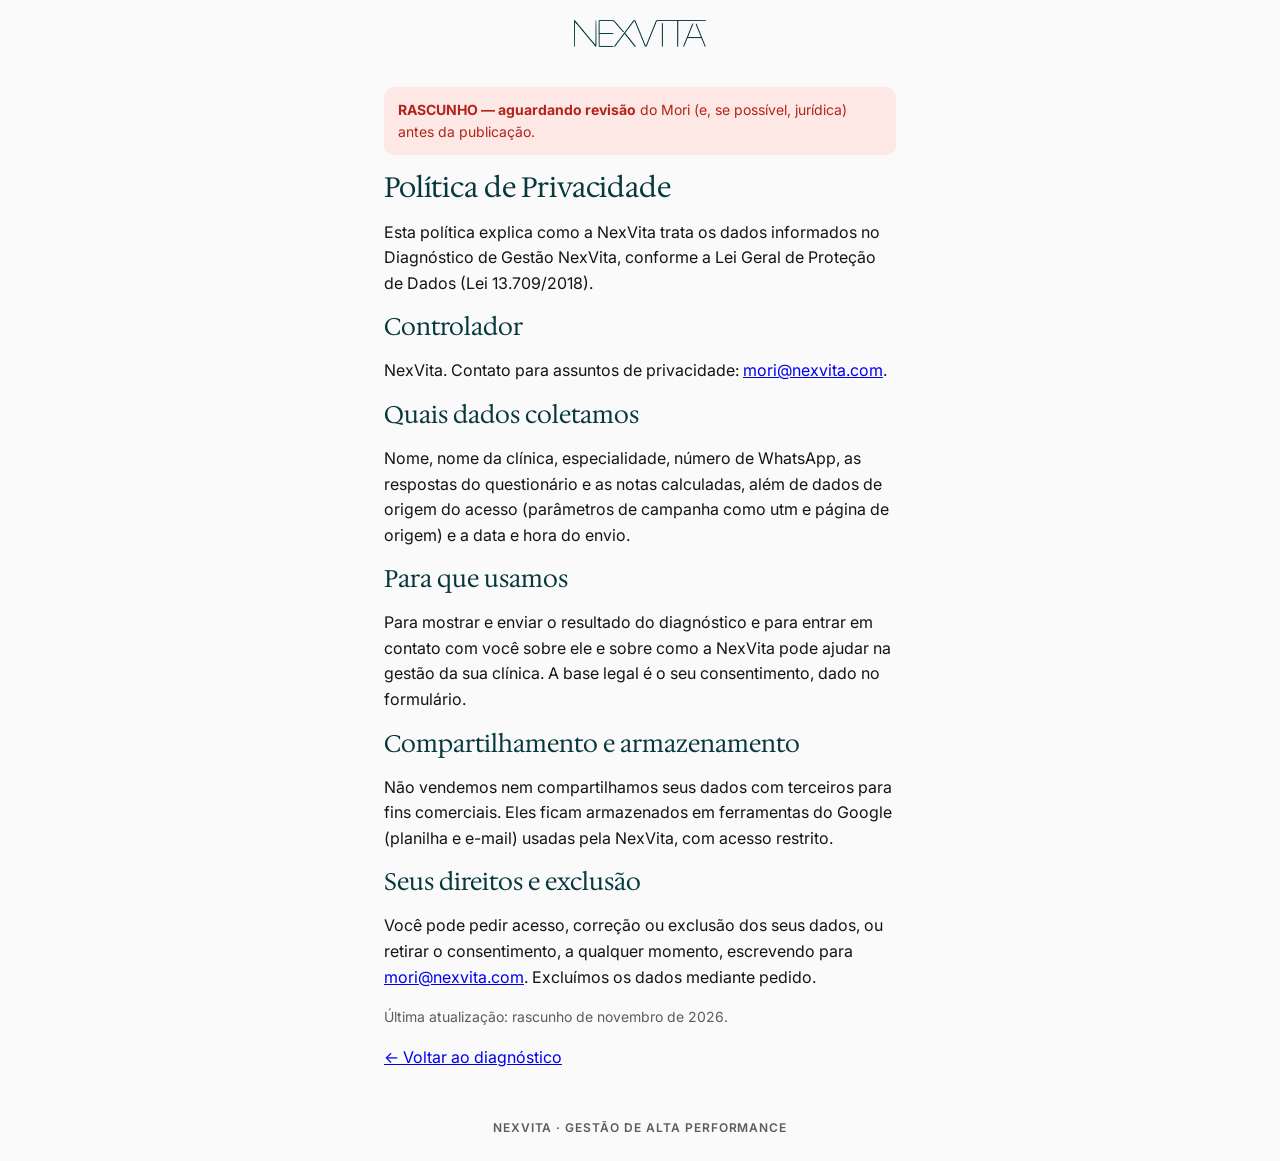
==== privacidade.html @ 354559a2 "Diagnóstico de Gestão NexVita v1" ====
<!doctype html>
<html lang="pt-BR"><head><meta charset="utf-8"><meta name="viewport" content="width=device-width,initial-scale=1">
<title>Política de Privacidade — Diagnóstico de Gestão NexVita</title><meta name="robots" content="noindex">
<link rel="icon" href="assets/icone-512.png"><link rel="stylesheet" href="tokens.css"><link rel="stylesheet" href="styles.css"></head>
<body><header class="top"><a href="./"><img src="assets/nexvita-petroleo.png" alt="NexVita" class="logo"></a></header>
<main class="wrap stack">
<p class="alert"><b>RASCUNHO — aguardando revisão</b> do Mori (e, se possível, jurídica) antes da publicação.</p>
<h1 style="font-size:28px">Política de Privacidade</h1>
<p>Esta política explica como a NexVita trata os dados informados no Diagnóstico de Gestão NexVita, conforme a Lei Geral de Proteção de Dados (Lei 13.709/2018).</p>
<h2>Controlador</h2><p>NexVita. Contato para assuntos de privacidade: <a href="mailto:mori@nexvita.com">mori@nexvita.com</a>.</p>
<h2>Quais dados coletamos</h2><p>Nome, nome da clínica, especialidade, número de WhatsApp, as respostas do questionário e as notas calculadas, além de dados de origem do acesso (parâmetros de campanha como utm e página de origem) e a data e hora do envio.</p>
<h2>Para que usamos</h2><p>Para mostrar e enviar o resultado do diagnóstico e para entrar em contato com você sobre ele e sobre como a NexVita pode ajudar na gestão da sua clínica. A base legal é o seu consentimento, dado no formulário.</p>
<h2>Compartilhamento e armazenamento</h2><p>Não vendemos nem compartilhamos seus dados com terceiros para fins comerciais. Eles ficam armazenados em ferramentas do Google (planilha e e-mail) usadas pela NexVita, com acesso restrito.</p>
<h2>Seus direitos e exclusão</h2><p>Você pode pedir acesso, correção ou exclusão dos seus dados, ou retirar o consentimento, a qualquer momento, escrevendo para <a href="mailto:mori@nexvita.com">mori@nexvita.com</a>. Excluímos os dados mediante pedido.</p>
<p class="small">Última atualização: rascunho de novembro de 2026.</p>
<p><a href="./">← Voltar ao diagnóstico</a></p>
</main><footer class="foot">NexVita · Gestão de Alta Performance</footer></body></html>
---- tokens.css ----
/* NexVita — tokens de design v1.0 (fonte da verdade: nexvita-identidade-visual.md) */
@import url("https://fonts.googleapis.com/css2?family=Hedvig+Letters+Serif:opsz@12..24&family=Inter:wght@400;500;600;700&display=swap");
:root {
  /* Paleta base */
  --nv-petroleo: #07383D;
  --nv-petroleo-profundo: #04292D;
  --nv-petroleo-medio: #165559;
  --nv-aqua: #9FC3C4;
  --nv-aqua-claro: #C4D6D7;
  --nv-nevoa: #EEF3F3;
  --nv-papel: #FAFAFA;
  --nv-branco: #FFFFFF;
  --nv-tinta: #141414;
  --nv-cinza: #5C5C5C;
  --nv-linha: #DBDBDB;
  --nv-sucesso: #1F7A4D;
  --nv-sucesso-bg: #E4F3EA;
  --nv-alerta: #8A5A00;
  --nv-alerta-bg: #FBF0D9;
  --nv-erro: #B42318;
  --nv-erro-bg: #FDE8E6;
  --nv-info: #165559;
  --nv-info-bg: #E3EEEF;
  --font-sans: "Inter", system-ui, -apple-system, "Segoe UI", Roboto, sans-serif;
  --font-serif: "Hedvig Letters Serif", Georgia, "Times New Roman", serif;
  --font-num: "Inter", system-ui, sans-serif; /* números: font-variant-numeric: tabular-nums lining-nums */
  --fs-12: 12px; --fs-14: 14px; --fs-16: 16px; --fs-18: 18px; --fs-20: 20px; --fs-24: 24px; --fs-32: 32px; --fs-40: 40px; --fs-56: 56px;
  --space-1: 4px; --space-2: 8px; --space-3: 12px; --space-4: 16px; --space-5: 20px; --space-6: 24px; --space-8: 32px; --space-10: 40px; --space-12: 48px; --space-16: 64px; --space-20: 80px;
  --radius-sm: 6px; --radius-md: 10px; --radius-lg: 16px; --radius-pill: 999px;
  --shadow-1: 0 1px 2px rgba(7,56,61,.06), 0 1px 3px rgba(7,56,61,.08);
  --shadow-2: 0 4px 12px rgba(7,56,61,.08), 0 2px 4px rgba(7,56,61,.06);
  --shadow-3: 0 16px 40px rgba(7,56,61,.14);
  --container-max: 1280px; --container-form: 760px; --sidebar-w: 248px;
  --dur-fast: 120ms; --dur: 200ms; --ease: cubic-bezier(.2,.0,.0,1);
  /* Semânticos — tema CLARO (padrão) */
  --c-bg: var(--nv-papel);
  --c-surface: var(--nv-branco);
  --c-surface-2: var(--nv-nevoa);
  --c-border: var(--nv-linha);
  --c-text: var(--nv-tinta);
  --c-text-2: var(--nv-cinza);
  --c-primary: var(--nv-petroleo);
  --c-primary-hover: var(--nv-petroleo-profundo);
  --c-on-primary: #FFFFFF;
  --c-accent: var(--nv-petroleo-medio);
  --c-accent-soft: var(--nv-aqua-claro);
  --c-focus: var(--nv-petroleo-medio);
  --c-success: var(--nv-sucesso);
  --c-success-bg: var(--nv-sucesso-bg);
  --c-warning: var(--nv-alerta);
  --c-warning-bg: var(--nv-alerta-bg);
  --c-danger: var(--nv-erro);
  --c-danger-bg: var(--nv-erro-bg);
  color-scheme: light;
}
/* Tema ESCURO — opcional, somente em aplicativos */
[data-theme="dark"] {
  --c-bg: #071C1F;
  --c-surface: #0C292D;
  --c-surface-2: #123539;
  --c-border: #22474B;
  --c-text: #ECF3F3;
  --c-text-2: #A7BEBF;
  --c-primary: #8CCFCB;
  --c-primary-hover: #A9DEDA;
  --c-on-primary: #04292D;
  --c-accent: #8CCFCB;
  --c-accent-soft: #1A4448;
  --c-focus: #8CCFCB;
  --c-success: #6FD3A0;
  --c-success-bg: #0F3527;
  --c-warning: #F2C46D;
  --c-warning-bg: #3A2E12;
  --c-danger: #FF9B8F;
  --c-danger-bg: #3D1A17;
  --shadow-1: 0 1px 2px rgba(0,0,0,.4); --shadow-2: 0 4px 12px rgba(0,0,0,.45); --shadow-3: 0 16px 40px rgba(0,0,0,.55);
  color-scheme: dark;
}
---- styles.css ----
/* Diagnóstico NexVita — usa tokens.css (não alterar cores aqui; use as variáveis) */
*{box-sizing:border-box;margin:0}
html,body{background:var(--c-bg);color:var(--c-text);font:400 16px/1.6 var(--font-sans);-webkit-font-smoothing:antialiased}
body{min-height:100dvh;display:flex;flex-direction:column}
.num{font-family:var(--font-num);font-variant-numeric:tabular-nums lining-nums}
h1,h2,h3{font-family:var(--font-serif);font-weight:400;color:var(--c-primary)}
h1{font-size:32px;line-height:1.15;letter-spacing:-.005em}
h2{font-size:24px;line-height:1.25}
.top{padding:20px 24px 8px;display:flex;justify-content:center}
.logo{width:132px;height:auto}
.wrap{flex:1;width:100%;max-width:560px;margin:0 auto;padding:16px 24px 32px;outline:none}
.foot{text-align:center;font-size:12px;color:var(--c-text-2);padding:16px 24px 24px;letter-spacing:.08em;text-transform:uppercase;font-weight:600}
.over{font-size:12px;font-weight:600;letter-spacing:.08em;text-transform:uppercase;color:var(--c-accent)}
.lead{font-size:18px;color:var(--c-text-2)}
.small{font-size:14px;color:var(--c-text-2)}
.stack>*+*{margin-top:16px}
.btn{display:flex;align-items:center;justify-content:center;gap:8px;width:100%;min-height:56px;padding:0 24px;border:0;border-radius:var(--radius-md);font:600 16px var(--font-sans);cursor:pointer;text-decoration:none;transition:background var(--dur) var(--ease)}
.btn-primary{background:var(--c-primary);color:var(--c-on-primary)}
.btn-primary:hover{background:var(--c-primary-hover)}
.btn-ghost{background:transparent;color:var(--c-primary);border:1px solid var(--c-border)}
.btn-ghost:hover{background:var(--c-surface-2)}
.btn[disabled]{opacity:.5;cursor:not-allowed}
.btn:focus-visible,.opt:focus-visible,input:focus-visible{outline:2px solid var(--c-focus);outline-offset:2px}
.spin{width:18px;height:18px;border:2px solid currentColor;border-right-color:transparent;border-radius:50%;animation:s .8s linear infinite}
@keyframes s{to{transform:rotate(360deg)}}
/* Intro */
.hero{background:var(--c-primary);color:#fff;border-radius:var(--radius-lg);padding:32px 24px;margin-top:8px}
.hero h1{color:#fff}
.hero .over{color:var(--nv-aqua)}
.hero p{color:var(--nv-aqua-claro)}
.facts{display:grid;grid-template-columns:repeat(3,1fr);gap:8px;margin:24px 0}
.fact{background:var(--c-surface);border:1px solid var(--c-border);border-radius:var(--radius-md);padding:12px;text-align:center}
.fact b{display:block;font-size:20px;color:var(--c-primary)}
.fact span{font-size:12px;color:var(--c-text-2)}
.areas-list{list-style:none;padding:0;display:flex;flex-wrap:wrap;gap:8px;margin:0 0 24px}
.areas-list li{font-size:14px;background:var(--c-surface-2);color:var(--c-primary);border-radius:var(--radius-pill);padding:6px 12px}
/* Pergunta */
.prog-row{display:flex;gap:12px;justify-content:space-between;align-items:center;font-size:14px;color:var(--c-text-2);margin-bottom:8px}
.prog-row .num{white-space:nowrap}
.prog{height:6px;background:var(--c-surface-2);border-radius:99px;overflow:hidden}
.prog i{display:block;height:100%;background:var(--c-primary);border-radius:99px;transition:width var(--dur) var(--ease)}
.q h2{margin:8px 0 24px;font-size:26px;line-height:1.25}
.opts{display:grid;gap:12px}
.opt{display:flex;align-items:center;gap:14px;width:100%;min-height:60px;padding:14px 16px;text-align:left;background:var(--c-surface);border:1.5px solid var(--c-border);border-radius:var(--radius-md);font:500 16px/1.4 var(--font-sans);color:var(--c-text);cursor:pointer;transition:all var(--dur-fast) var(--ease)}
.opt:hover{border-color:var(--c-accent-soft);background:var(--c-surface-2)}
.opt .dot{flex:none;width:22px;height:22px;border-radius:50%;border:1.5px solid var(--c-border);display:grid;place-items:center}
.opt[aria-checked=true]{border-color:var(--c-primary);background:var(--nv-info-bg)}
.opt[aria-checked=true] .dot{border-color:var(--c-primary);background:var(--c-primary)}
.opt[aria-checked=true] .dot::after{content:"";width:8px;height:8px;border-radius:50%;background:#fff}
.back{background:none;border:0;color:var(--c-accent);font:600 14px var(--font-sans);padding:8px 0;cursor:pointer;margin-top:20px}
.back[hidden]{display:none}
/* Formulário */
.field{display:block}
.field label{display:block;font-size:14px;font-weight:600;margin-bottom:6px}
.field input{width:100%;min-height:52px;padding:0 14px;border:1px solid var(--c-border);border-radius:var(--radius-md);background:var(--c-surface);font:400 16px var(--font-sans);color:var(--c-text)}
.field .err{display:none;color:var(--c-danger);font-size:14px;margin-top:4px}
.field.invalid input{border-color:var(--c-danger)}
.field.invalid .err{display:block}
.consent{display:flex;gap:10px;align-items:flex-start;font-size:14px;color:var(--c-text-2)}
.consent input{width:20px;height:20px;margin-top:2px;accent-color:var(--nv-petroleo);flex:none}
.consent a{color:var(--c-accent)}
.alert{background:var(--c-danger-bg);color:var(--c-danger);padding:12px 14px;border-radius:var(--radius-md);font-size:14px}
.lock{display:flex;gap:8px;align-items:center;justify-content:center;font-size:12px;color:var(--c-text-2)}
/* Resultado */
.score-card{background:var(--c-surface);border:1px solid var(--c-border);border-radius:var(--radius-lg);padding:28px 24px;text-align:center;box-shadow:var(--shadow-1)}
.ring{position:relative;width:180px;height:180px;margin:16px auto}
.ring svg{transform:rotate(-90deg)}
.ring .val{position:absolute;inset:0;display:grid;place-content:center}
.ring .val b{font-size:52px;font-weight:600;line-height:1;color:var(--c-primary)}
.ring .val span{font-size:14px;color:var(--c-text-2)}
.badge{display:inline-block;padding:6px 14px;border-radius:99px;font-size:14px;font-weight:600}
.lv-0{background:var(--c-danger-bg);color:var(--c-danger)}
.lv-1{background:var(--c-warning-bg);color:var(--c-warning)}
.lv-2{background:var(--nv-info-bg);color:var(--nv-info)}
.lv-3{background:var(--c-success-bg);color:var(--c-success)}
.hl{display:grid;grid-template-columns:1fr 1fr;gap:12px}
.hl div{background:var(--c-surface-2);border-radius:var(--radius-md);padding:14px}
.hl small{display:block;font-size:12px;font-weight:600;letter-spacing:.08em;text-transform:uppercase;color:var(--c-text-2)}
.hl b{display:block;font-weight:600;color:var(--c-primary);font-size:15px;line-height:1.3;margin-top:4px}
.bars{display:grid;gap:20px}
.bar-h{display:flex;justify-content:space-between;align-items:baseline;gap:12px;font-weight:600;font-size:15px}
.bar-h .num{color:var(--c-primary)}
.bar{height:10px;background:var(--c-surface-2);border-radius:99px;margin:8px 0;overflow:hidden}
.bar i{display:block;height:100%;border-radius:99px;background:var(--c-primary)}
.bar i.low{background:var(--nv-erro)}.bar i.mid{background:var(--nv-petroleo-medio)}
.bars p{font-size:14px;color:var(--c-text-2);line-height:1.5}
.cta-box{background:var(--c-primary);color:#fff;border-radius:var(--radius-lg);padding:28px 24px}
.cta-box h2{color:#fff}
.cta-box p{color:var(--nv-aqua-claro)}
.cta-box .btn-primary{background:#fff;color:var(--nv-petroleo)}
.cta-box .btn-primary:hover{background:var(--nv-nevoa)}
.share-row{display:grid;grid-template-columns:1fr 1fr;gap:12px}
.share-prev{width:100%;border-radius:var(--radius-md);border:1px solid var(--c-border);display:block}
.tag-ex{display:inline-block;font-size:12px;font-weight:600;background:var(--c-warning-bg);color:var(--c-warning);padding:2px 8px;border-radius:6px}
@media (min-width:768px){h1{font-size:40px}.hero{padding:48px 40px}.wrap{padding-top:24px}}
@media (prefers-reduced-motion:reduce){*{transition:none!important;animation:none!important}}
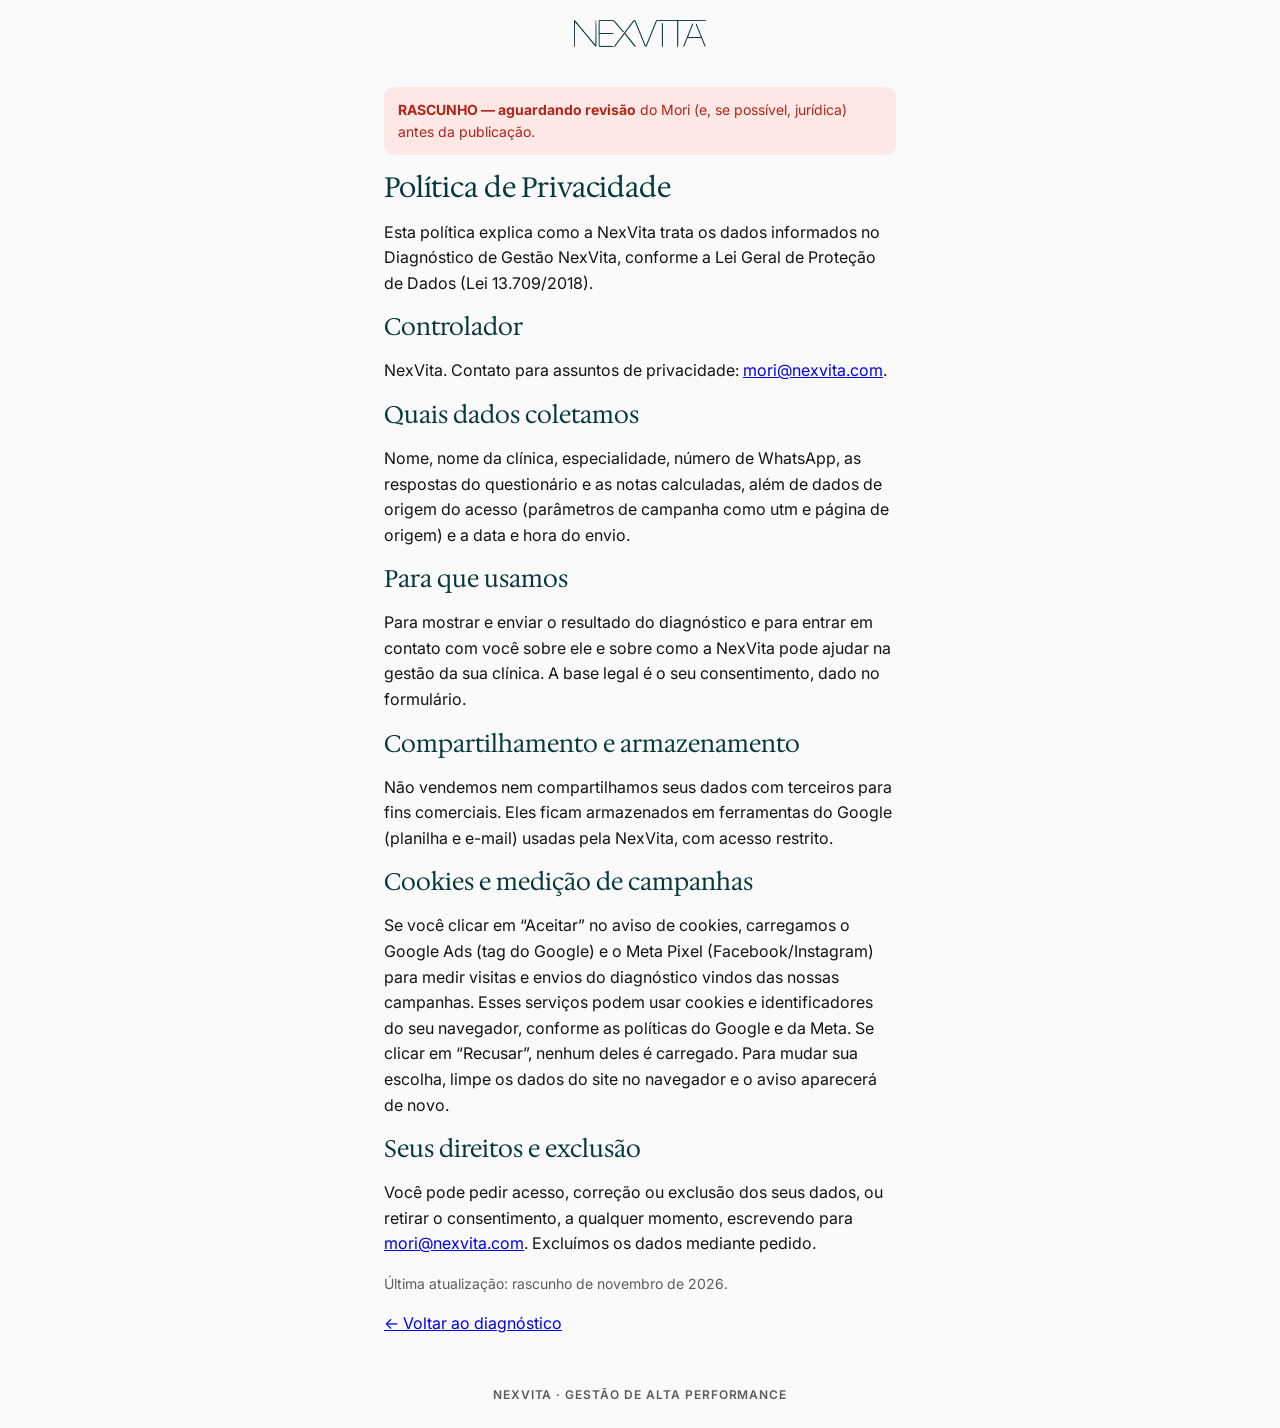
==== commit f021bd2b: "Banner LGPD de cookies + Google Ads (Consent Mode v2) e Meta Pixel após aceite; eventos de lead e co" ====
--- a/privacidade.html
+++ b/privacidade.html
@@ -11,6 +11,7 @@
 <h2>Quais dados coletamos</h2><p>Nome, nome da clínica, especialidade, número de WhatsApp, as respostas do questionário e as notas calculadas, além de dados de origem do acesso (parâmetros de campanha como utm e página de origem) e a data e hora do envio.</p>
 <h2>Para que usamos</h2><p>Para mostrar e enviar o resultado do diagnóstico e para entrar em contato com você sobre ele e sobre como a NexVita pode ajudar na gestão da sua clínica. A base legal é o seu consentimento, dado no formulário.</p>
 <h2>Compartilhamento e armazenamento</h2><p>Não vendemos nem compartilhamos seus dados com terceiros para fins comerciais. Eles ficam armazenados em ferramentas do Google (planilha e e-mail) usadas pela NexVita, com acesso restrito.</p>
+<h2>Cookies e medição de campanhas</h2><p>Se você clicar em “Aceitar” no aviso de cookies, carregamos o Google Ads (tag do Google) e o Meta Pixel (Facebook/Instagram) para medir visitas e envios do diagnóstico vindos das nossas campanhas. Esses serviços podem usar cookies e identificadores do seu navegador, conforme as políticas do Google e da Meta. Se clicar em “Recusar”, nenhum deles é carregado. Para mudar sua escolha, limpe os dados do site no navegador e o aviso aparecerá de novo.</p>
 <h2>Seus direitos e exclusão</h2><p>Você pode pedir acesso, correção ou exclusão dos seus dados, ou retirar o consentimento, a qualquer momento, escrevendo para <a href="mailto:mori@nexvita.com">mori@nexvita.com</a>. Excluímos os dados mediante pedido.</p>
 <p class="small">Última atualização: rascunho de novembro de 2026.</p>
 <p><a href="./">← Voltar ao diagnóstico</a></p>
--- a/styles.css
+++ b/styles.css
@@ -94,3 +94,12 @@
 .tag-ex{display:inline-block;font-size:12px;font-weight:600;background:var(--c-warning-bg);color:var(--c-warning);padding:2px 8px;border-radius:6px}
 @media (min-width:768px){h1{font-size:40px}.hero{padding:48px 40px}.wrap{padding-top:24px}}
 @media (prefers-reduced-motion:reduce){*{transition:none!important;animation:none!important}}
+
+/* Banner de cookies (LGPD) */
+#cookie-banner{position:fixed;left:12px;right:12px;bottom:12px;z-index:50;max-width:560px;margin:0 auto;background:#fff;color:#141414;border:1px solid #DBDBDB;border-radius:16px;box-shadow:0 6px 24px rgba(7,56,61,.18);padding:16px;font-family:"Inter",system-ui,sans-serif;font-size:14px;line-height:1.45}
+#cookie-banner p{margin:0 0 12px}
+#cookie-banner a{color:#07383D;font-weight:600}
+#cookie-banner .cb-btns{display:flex;gap:8px;justify-content:flex-end}
+#cookie-banner .btn{width:auto;min-height:40px;padding:8px 18px;font-size:14px}
+#cookie-banner .cb-ok{background:#07383D;color:#fff;border:0}
+#cookie-banner .cb-no{background:#fff;color:#07383D;border:1px solid #07383D}
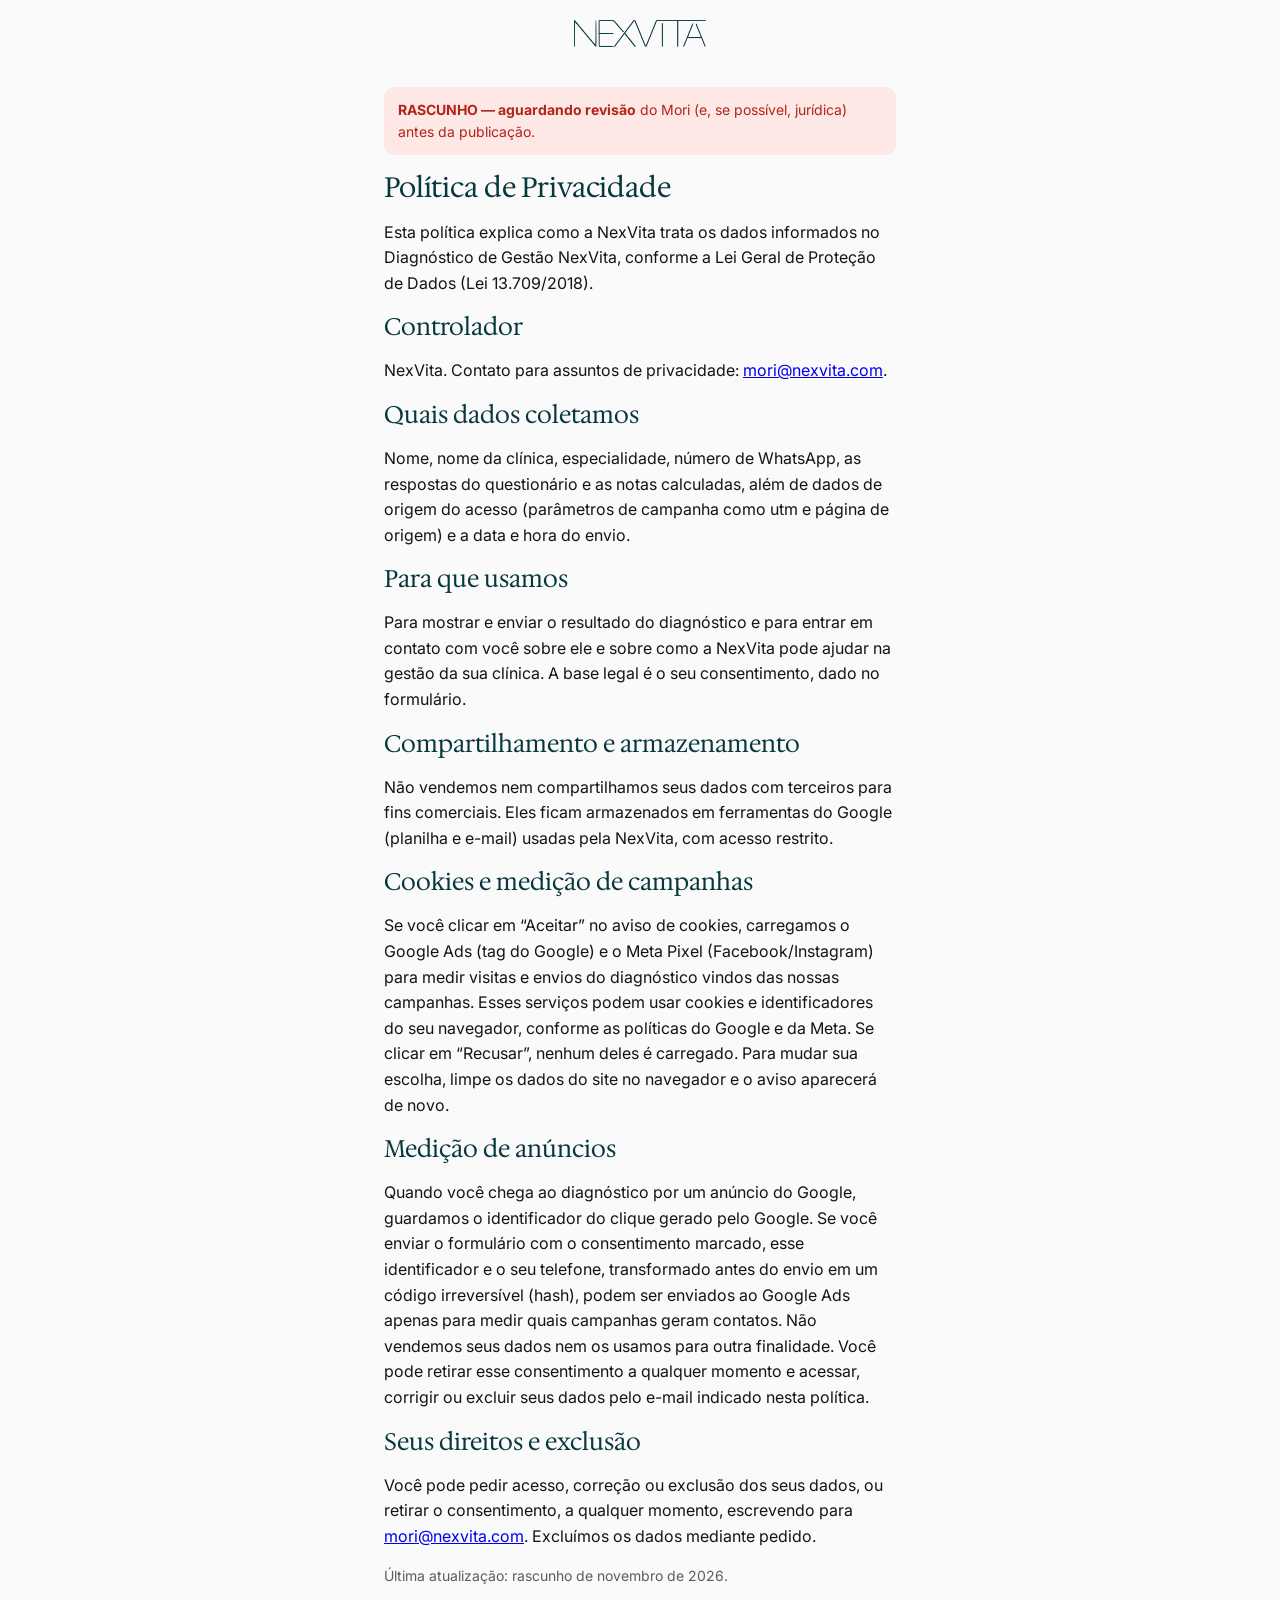
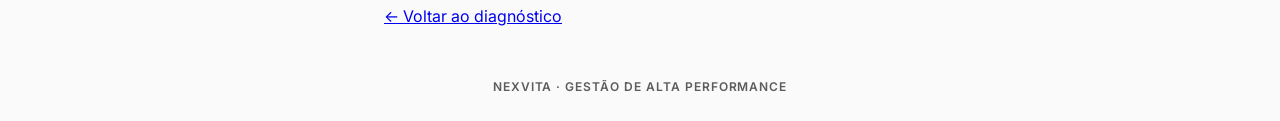
==== commit 422841de: "Textos de consentimento e medição de anúncios (PENDING Justus+Mori) Só textos visíveis: novo texto d" ====
--- a/privacidade.html
+++ b/privacidade.html
@@ -12,6 +12,7 @@
 <h2>Para que usamos</h2><p>Para mostrar e enviar o resultado do diagnóstico e para entrar em contato com você sobre ele e sobre como a NexVita pode ajudar na gestão da sua clínica. A base legal é o seu consentimento, dado no formulário.</p>
 <h2>Compartilhamento e armazenamento</h2><p>Não vendemos nem compartilhamos seus dados com terceiros para fins comerciais. Eles ficam armazenados em ferramentas do Google (planilha e e-mail) usadas pela NexVita, com acesso restrito.</p>
 <h2>Cookies e medição de campanhas</h2><p>Se você clicar em “Aceitar” no aviso de cookies, carregamos o Google Ads (tag do Google) e o Meta Pixel (Facebook/Instagram) para medir visitas e envios do diagnóstico vindos das nossas campanhas. Esses serviços podem usar cookies e identificadores do seu navegador, conforme as políticas do Google e da Meta. Se clicar em “Recusar”, nenhum deles é carregado. Para mudar sua escolha, limpe os dados do site no navegador e o aviso aparecerá de novo.</p>
+<h2>Medição de anúncios</h2><p>Quando você chega ao diagnóstico por um anúncio do Google, guardamos o identificador do clique gerado pelo Google. Se você enviar o formulário com o consentimento marcado, esse identificador e o seu telefone, transformado antes do envio em um código irreversível (hash), podem ser enviados ao Google Ads apenas para medir quais campanhas geram contatos. Não vendemos seus dados nem os usamos para outra finalidade. Você pode retirar esse consentimento a qualquer momento e acessar, corrigir ou excluir seus dados pelo e-mail indicado nesta política.</p>
 <h2>Seus direitos e exclusão</h2><p>Você pode pedir acesso, correção ou exclusão dos seus dados, ou retirar o consentimento, a qualquer momento, escrevendo para <a href="mailto:mori@nexvita.com">mori@nexvita.com</a>. Excluímos os dados mediante pedido.</p>
 <p class="small">Última atualização: rascunho de novembro de 2026.</p>
 <p><a href="./">← Voltar ao diagnóstico</a></p>
--- a/styles.css
+++ b/styles.css
@@ -91,6 +91,16 @@
 .cta-box .btn-primary:hover{background:var(--nv-nevoa)}
 .share-row{display:grid;grid-template-columns:1fr 1fr;gap:12px}
 .share-prev{width:100%;border-radius:var(--radius-md);border:1px solid var(--c-border);display:block}
+/* Bloco institucional (intro e resultado) */
+.stack>.about{margin-top:32px}
+.about{background:var(--c-surface);border:1px solid var(--c-border);border-radius:var(--radius-lg);padding:28px 24px}
+.about h2{font-size:22px;line-height:1.25;margin-bottom:12px}
+.about p{font-size:15px;line-height:1.6;color:var(--c-text-2)}
+.about p+p{margin-top:12px}
+.about p+h2{margin-top:28px}
+.about strong{font-weight:600;color:var(--c-primary)}
+.about .about-close{border-top:1px solid var(--c-border);padding-top:16px;margin-top:20px}
+.about a{color:var(--c-accent);font-weight:600;white-space:nowrap}
 .tag-ex{display:inline-block;font-size:12px;font-weight:600;background:var(--c-warning-bg);color:var(--c-warning);padding:2px 8px;border-radius:6px}
 @media (min-width:768px){h1{font-size:40px}.hero{padding:48px 40px}.wrap{padding-top:24px}}
 @media (prefers-reduced-motion:reduce){*{transition:none!important;animation:none!important}}
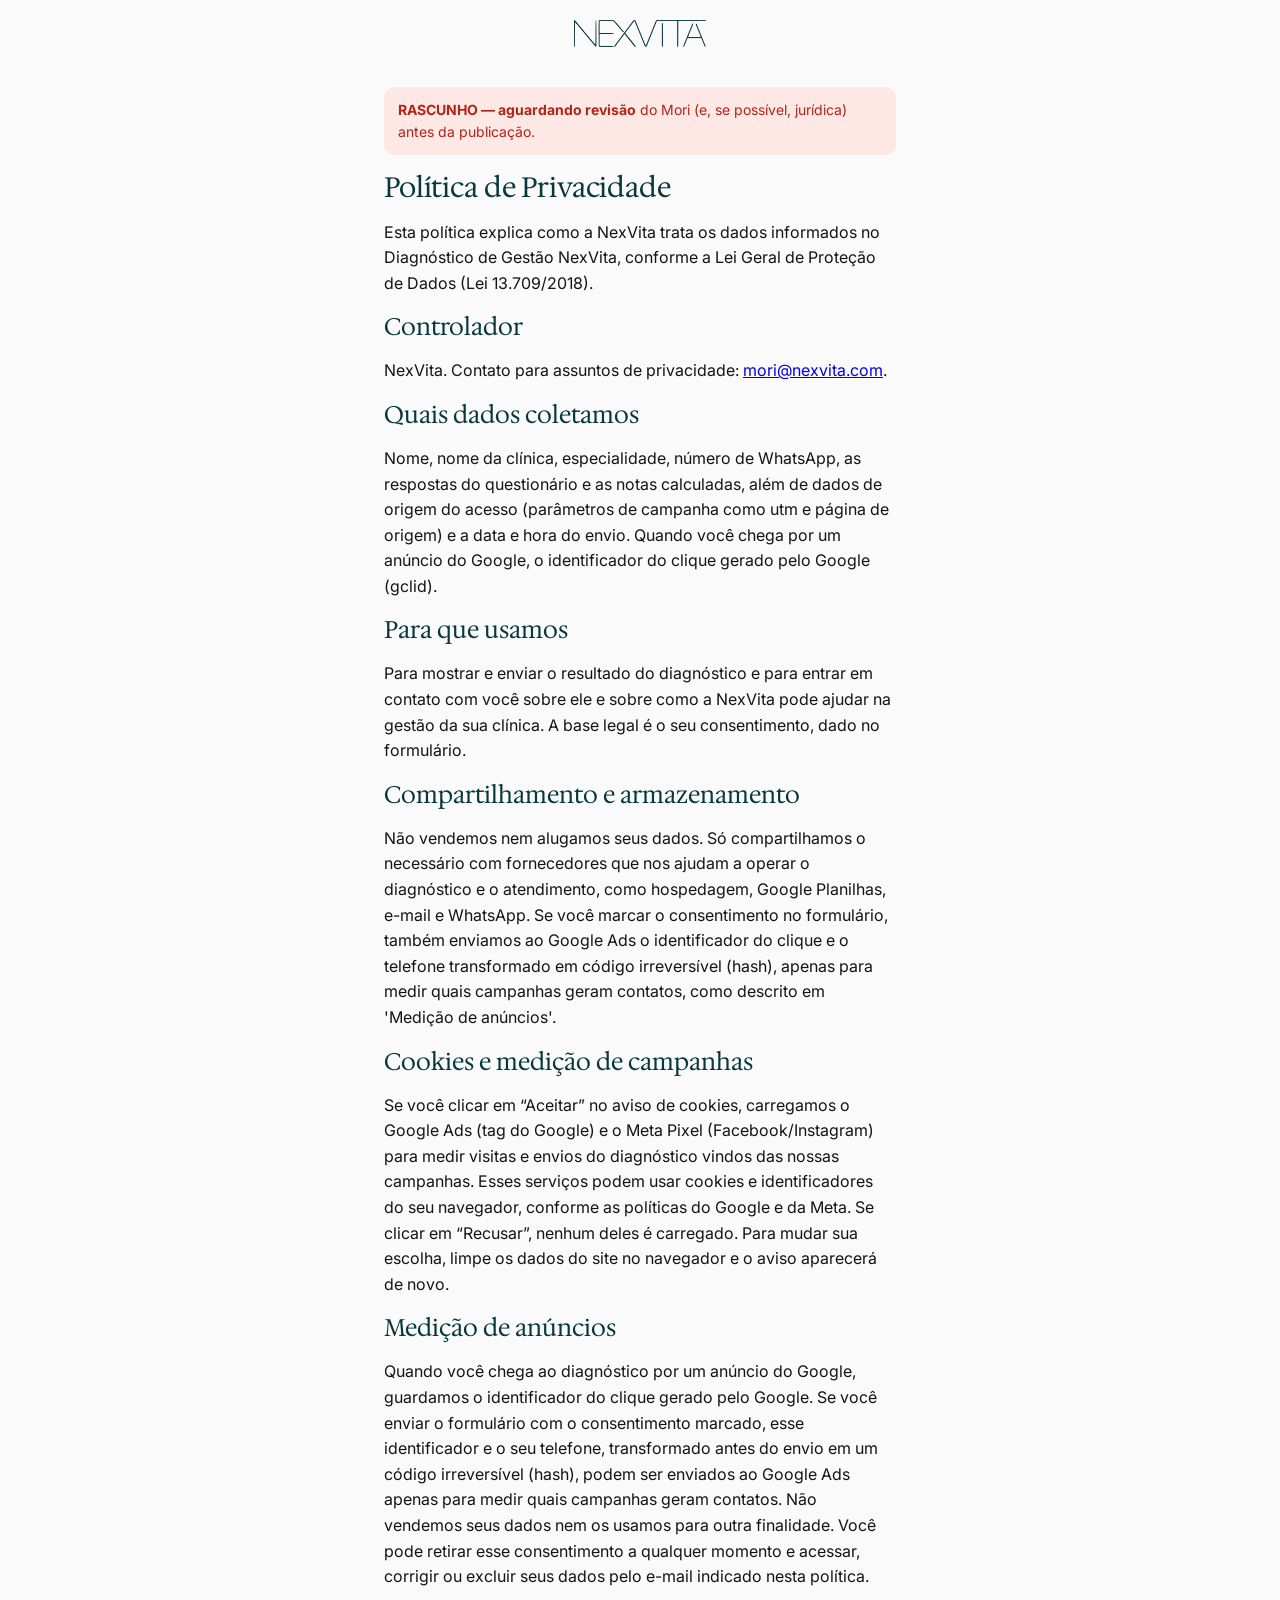
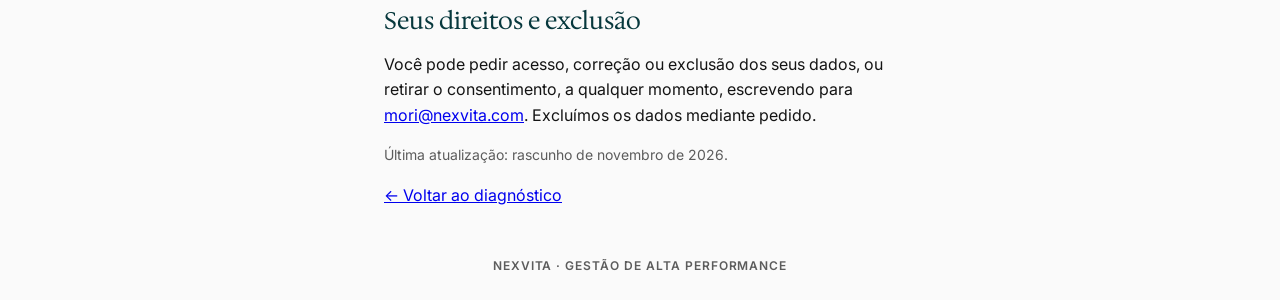
==== commit df7bfc32: "Privacidade: detalha compartilhamento com fornecedores e inclui gclid nos dados coletados - "Compart" ====
--- a/privacidade.html
+++ b/privacidade.html
@@ -8,9 +8,9 @@
 <h1 style="font-size:28px">Política de Privacidade</h1>
 <p>Esta política explica como a NexVita trata os dados informados no Diagnóstico de Gestão NexVita, conforme a Lei Geral de Proteção de Dados (Lei 13.709/2018).</p>
 <h2>Controlador</h2><p>NexVita. Contato para assuntos de privacidade: <a href="mailto:mori@nexvita.com">mori@nexvita.com</a>.</p>
-<h2>Quais dados coletamos</h2><p>Nome, nome da clínica, especialidade, número de WhatsApp, as respostas do questionário e as notas calculadas, além de dados de origem do acesso (parâmetros de campanha como utm e página de origem) e a data e hora do envio.</p>
+<h2>Quais dados coletamos</h2><p>Nome, nome da clínica, especialidade, número de WhatsApp, as respostas do questionário e as notas calculadas, além de dados de origem do acesso (parâmetros de campanha como utm e página de origem) e a data e hora do envio. Quando você chega por um anúncio do Google, o identificador do clique gerado pelo Google (gclid).</p>
 <h2>Para que usamos</h2><p>Para mostrar e enviar o resultado do diagnóstico e para entrar em contato com você sobre ele e sobre como a NexVita pode ajudar na gestão da sua clínica. A base legal é o seu consentimento, dado no formulário.</p>
-<h2>Compartilhamento e armazenamento</h2><p>Não vendemos nem compartilhamos seus dados com terceiros para fins comerciais. Eles ficam armazenados em ferramentas do Google (planilha e e-mail) usadas pela NexVita, com acesso restrito.</p>
+<h2>Compartilhamento e armazenamento</h2><p>Não vendemos nem alugamos seus dados. Só compartilhamos o necessário com fornecedores que nos ajudam a operar o diagnóstico e o atendimento, como hospedagem, Google Planilhas, e-mail e WhatsApp. Se você marcar o consentimento no formulário, também enviamos ao Google Ads o identificador do clique e o telefone transformado em código irreversível (hash), apenas para medir quais campanhas geram contatos, como descrito em 'Medição de anúncios'.</p>
 <h2>Cookies e medição de campanhas</h2><p>Se você clicar em “Aceitar” no aviso de cookies, carregamos o Google Ads (tag do Google) e o Meta Pixel (Facebook/Instagram) para medir visitas e envios do diagnóstico vindos das nossas campanhas. Esses serviços podem usar cookies e identificadores do seu navegador, conforme as políticas do Google e da Meta. Se clicar em “Recusar”, nenhum deles é carregado. Para mudar sua escolha, limpe os dados do site no navegador e o aviso aparecerá de novo.</p>
 <h2>Medição de anúncios</h2><p>Quando você chega ao diagnóstico por um anúncio do Google, guardamos o identificador do clique gerado pelo Google. Se você enviar o formulário com o consentimento marcado, esse identificador e o seu telefone, transformado antes do envio em um código irreversível (hash), podem ser enviados ao Google Ads apenas para medir quais campanhas geram contatos. Não vendemos seus dados nem os usamos para outra finalidade. Você pode retirar esse consentimento a qualquer momento e acessar, corrigir ou excluir seus dados pelo e-mail indicado nesta política.</p>
 <h2>Seus direitos e exclusão</h2><p>Você pode pedir acesso, correção ou exclusão dos seus dados, ou retirar o consentimento, a qualquer momento, escrevendo para <a href="mailto:mori@nexvita.com">mori@nexvita.com</a>. Excluímos os dados mediante pedido.</p>
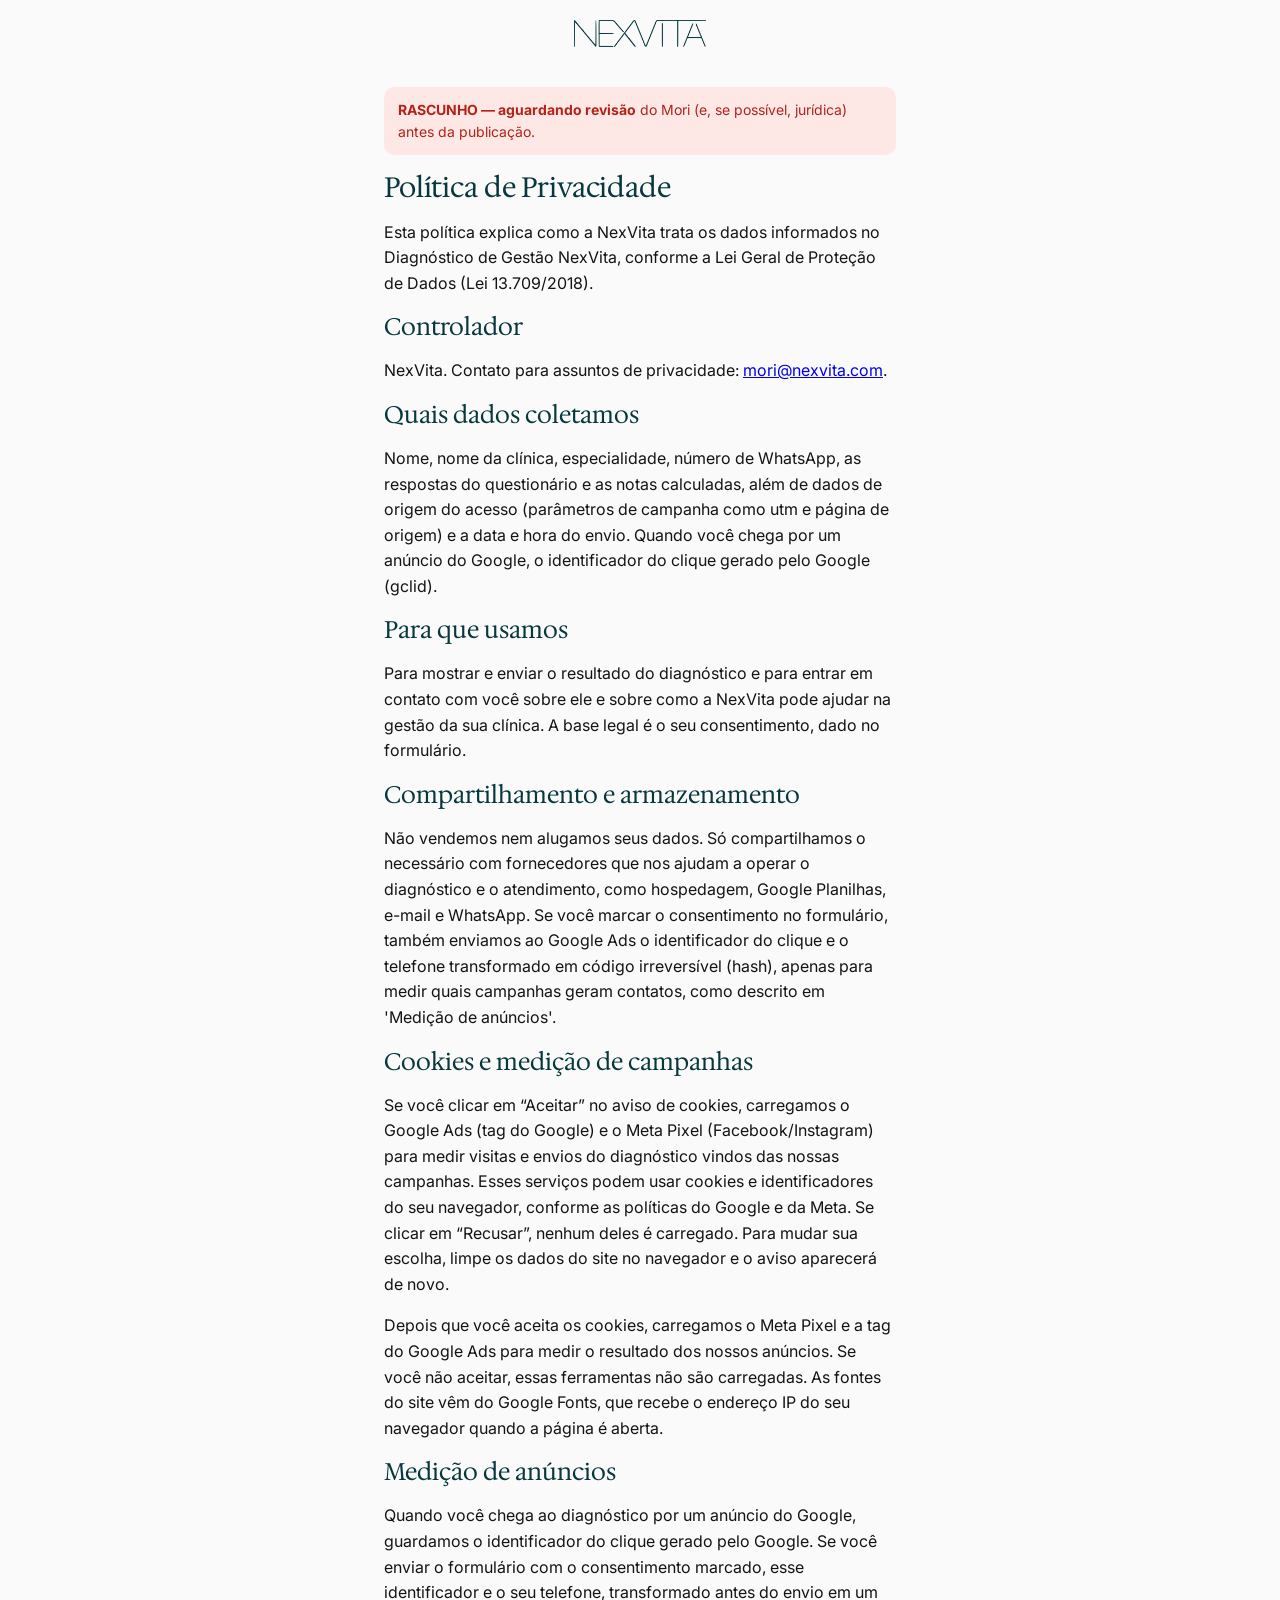
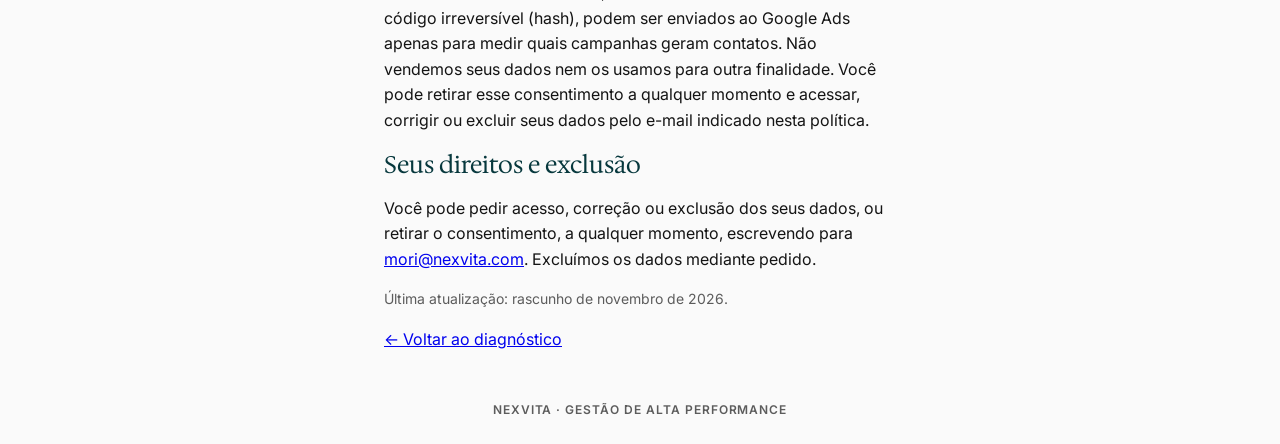
==== commit 8b063d45: "privacidade: detalha cookies (Meta Pixel, Google Ads) e Google Fonts Acrescenta parágrafo na seção "" ====
--- a/privacidade.html
+++ b/privacidade.html
@@ -11,7 +11,7 @@
 <h2>Quais dados coletamos</h2><p>Nome, nome da clínica, especialidade, número de WhatsApp, as respostas do questionário e as notas calculadas, além de dados de origem do acesso (parâmetros de campanha como utm e página de origem) e a data e hora do envio. Quando você chega por um anúncio do Google, o identificador do clique gerado pelo Google (gclid).</p>
 <h2>Para que usamos</h2><p>Para mostrar e enviar o resultado do diagnóstico e para entrar em contato com você sobre ele e sobre como a NexVita pode ajudar na gestão da sua clínica. A base legal é o seu consentimento, dado no formulário.</p>
 <h2>Compartilhamento e armazenamento</h2><p>Não vendemos nem alugamos seus dados. Só compartilhamos o necessário com fornecedores que nos ajudam a operar o diagnóstico e o atendimento, como hospedagem, Google Planilhas, e-mail e WhatsApp. Se você marcar o consentimento no formulário, também enviamos ao Google Ads o identificador do clique e o telefone transformado em código irreversível (hash), apenas para medir quais campanhas geram contatos, como descrito em 'Medição de anúncios'.</p>
-<h2>Cookies e medição de campanhas</h2><p>Se você clicar em “Aceitar” no aviso de cookies, carregamos o Google Ads (tag do Google) e o Meta Pixel (Facebook/Instagram) para medir visitas e envios do diagnóstico vindos das nossas campanhas. Esses serviços podem usar cookies e identificadores do seu navegador, conforme as políticas do Google e da Meta. Se clicar em “Recusar”, nenhum deles é carregado. Para mudar sua escolha, limpe os dados do site no navegador e o aviso aparecerá de novo.</p>
+<h2>Cookies e medição de campanhas</h2><p>Se você clicar em “Aceitar” no aviso de cookies, carregamos o Google Ads (tag do Google) e o Meta Pixel (Facebook/Instagram) para medir visitas e envios do diagnóstico vindos das nossas campanhas. Esses serviços podem usar cookies e identificadores do seu navegador, conforme as políticas do Google e da Meta. Se clicar em “Recusar”, nenhum deles é carregado. Para mudar sua escolha, limpe os dados do site no navegador e o aviso aparecerá de novo.</p><p>Depois que você aceita os cookies, carregamos o Meta Pixel e a tag do Google Ads para medir o resultado dos nossos anúncios. Se você não aceitar, essas ferramentas não são carregadas. As fontes do site vêm do Google Fonts, que recebe o endereço IP do seu navegador quando a página é aberta.</p>
 <h2>Medição de anúncios</h2><p>Quando você chega ao diagnóstico por um anúncio do Google, guardamos o identificador do clique gerado pelo Google. Se você enviar o formulário com o consentimento marcado, esse identificador e o seu telefone, transformado antes do envio em um código irreversível (hash), podem ser enviados ao Google Ads apenas para medir quais campanhas geram contatos. Não vendemos seus dados nem os usamos para outra finalidade. Você pode retirar esse consentimento a qualquer momento e acessar, corrigir ou excluir seus dados pelo e-mail indicado nesta política.</p>
 <h2>Seus direitos e exclusão</h2><p>Você pode pedir acesso, correção ou exclusão dos seus dados, ou retirar o consentimento, a qualquer momento, escrevendo para <a href="mailto:mori@nexvita.com">mori@nexvita.com</a>. Excluímos os dados mediante pedido.</p>
 <p class="small">Última atualização: rascunho de novembro de 2026.</p>
